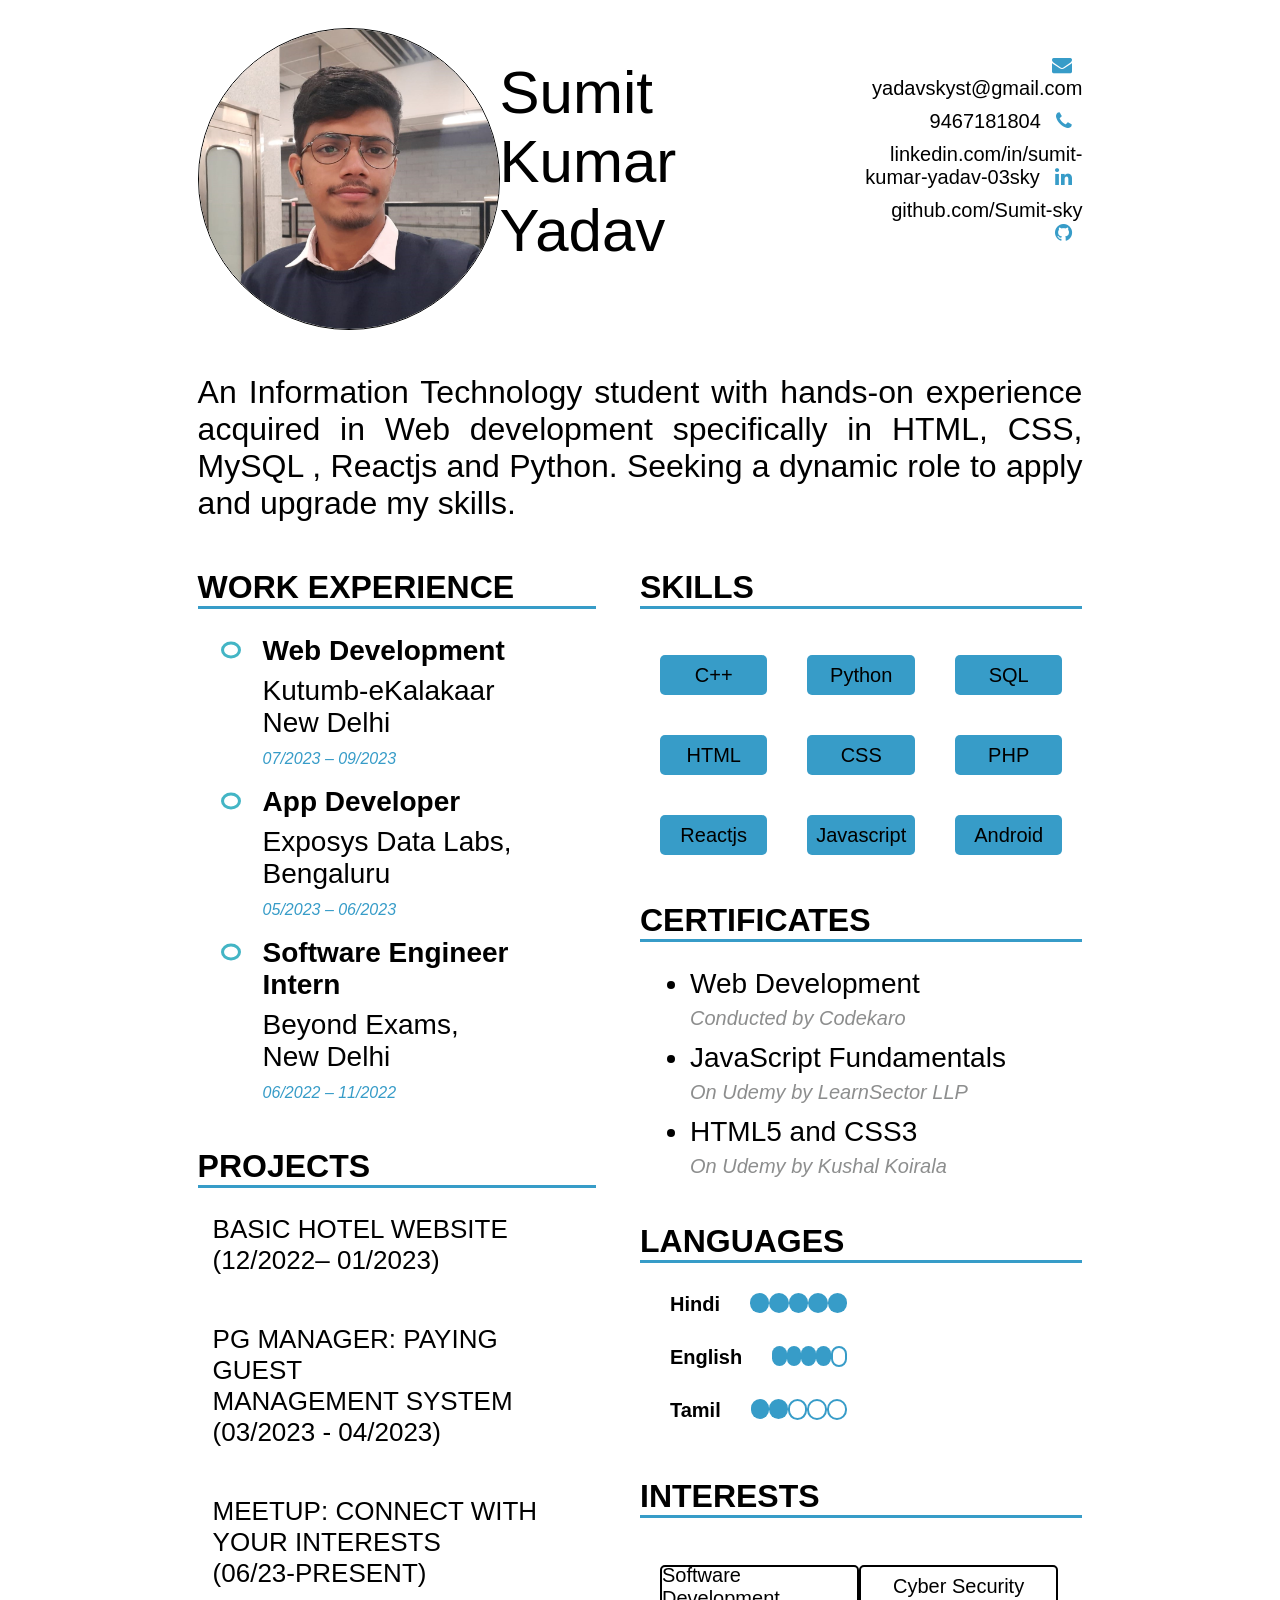
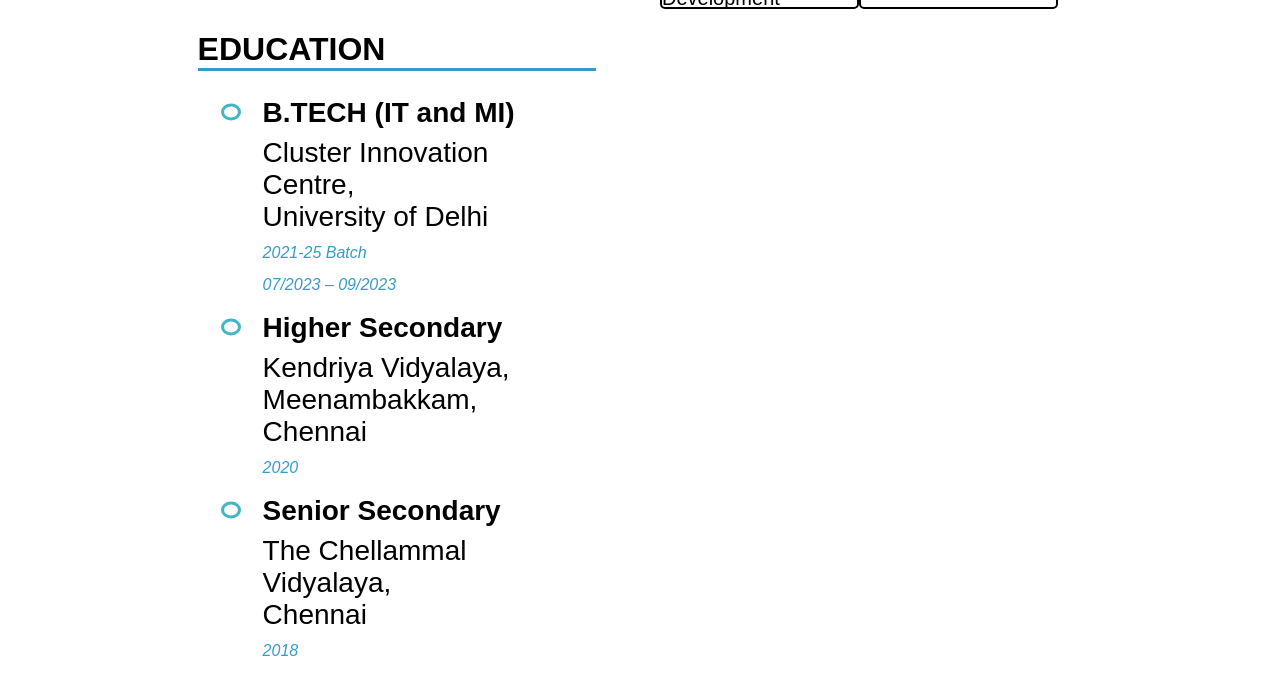
==== index.html @ 86aabb45 "Update and rename CV.html to index.html" ====
<!DOCTYPE html>
<html lang="en">
  <head>
    <meta charset="UTF-8" />
    <meta name="viewport" content="width=device-width, initial-scale=1.0" />
    <title>Resume</title>
    <link rel="stylesheet" href="CV.css" />
    <link
      href="https://maxcdn.bootstrapcdn.com/font-awesome/4.2.0/css/font-awesome.min.css"
      rel="stylesheet"
    />
  </head>
  <body>
    <div class="main_container">
      <div class="top_container">
        <div class="profile">
          <img src="profile.jpg" alt="Photo" />
        </div>
        <div class="name">Sumit Kumar Yadav</div>
        <div class="contacts">
          <ul>
            <li>
              <a href="mailto:yadavskyst@gmail.com"
                >
                
                <i class="fa fa-regular fa-envelope" style="color: #379cc8"></i
              >yadavskyst@gmail.com</a>
            </li>
            <li>
              <a href="tel:9467181804"
                >9467181804
                <i class="fa fa-solid fa-phone" style="color: #379cc8"></i
              ></a>
            </li>
            <li>
              <a href="https://www.linkedin.com/in/sumit-kumar-yadav-03sky"
                >linkedin.com/in/sumit-kumar-yadav-03sky
                <i class="fa fa-brands fa-linkedin" style="color: #379cc8"></i
              ></a>
            </li>
            <li>
              <a href="https://www.github.com/Sumit-sky" target="_blank"
                >github.com/Sumit-sky
                <i class="fa fa-brands fa-github" style="color: #379cc8"></i
              ></a>
            </li>
          </ul>
        </div>
      </div>
      <div class="middle_container">
        An Information Technology student with hands-on experience acquired in
        Web development specifically in HTML, CSS, MySQL , Reactjs and Python.
        Seeking a dynamic role to apply and upgrade my skills.
      </div>
      <div class="bottom_container">
        <div class="left">
          <div class="workexp">
            <h2>WORK EXPERIENCE</h2>
            <ul>
              <li>
                <h3>Web Development</h3>
                <br />
                <p>
                  Kutumb-eKalakaar <br />
                  New Delhi <br />
                  <i>07/2023 – 09/2023</i>
                </p>
              </li>
              <li>
                <h3>App Developer</h3>
                <br />
                <p>
                  Exposys Data Labs, <br />
                  Bengaluru <br />
                  <i>05/2023 – 06/2023</i>
                </p>
              </li>
              <li>
                <h3>Software Engineer Intern</h3>

                <br />
                <p>
                  Beyond Exams, <br />
                  New Delhi <br />
                  <i>06/2022 – 11/2022</i>
                </p>
              </li>
            </ul>
          </div>
          <div class="projects">
            <h2>PROJECTS</h2>
            <p>BASIC HOTEL WEBSITE (12/2022– 01/2023)</p>
            <br />
            <p>
              PG MANAGER: PAYING GUEST <br />
              MANAGEMENT SYSTEM (03/2023 - 04/2023)
            </p>
            <br />
            <p>
              MEETUP: CONNECT WITH YOUR INTERESTS <br />
              (06/23-PRESENT)
            </p>
          </div>
          <div class="workexp">
            <h2>EDUCATION</h2>
            <ul>
              <li>
                <h3>B.TECH (IT and MI)</h3>
                <br />
                <p>
                  Cluster Innovation Centre, <br />
                  University of Delhi <br />
                  <i>2021-25 Batch</i> <br />
                  <i>07/2023 – 09/2023</i>
                </p>
              </li>
              <li>
                <h3>Higher Secondary</h3>
                <br />
                <p>
                  Kendriya Vidyalaya, <br />
                  Meenambakkam, Chennai <br />
                  <i>2020 </i> <br />
                </p>
              </li>
              <li>
                <h3>Senior Secondary</h3>
                <br />
                <p>
                  The Chellammal Vidyalaya, <br />
                  Chennai <br />
                  <i>2018 </i>
                </p>
              </li>
            </ul>
          </div>
        </div>
        <div class="right">
          <div class="skills">
            <h2>SKILLS</h2>
            <div class="allskills">
              <div class="skill">C++</div>
              <div class="skill">Python</div>
              <div class="skill">SQL</div>
            </div>
            <div class="allskills">
              <div class="skill">HTML</div>
              <div class="skill">CSS</div>
              <div class="skill">PHP</div>
            </div>
            <div class="allskills">
              <div class="skill">Reactjs</div>
              <div class="skill">Javascript</div>
              <div class="skill">Android</div>
            </div>
          </div>
          <div class="certificates">
            <h2>CERTIFICATES</h2>
            <ul>
              <li>
                Web Development <br />
                <i>Conducted by Codekaro</i>
              </li>
              <li>
                JavaScript Fundamentals <br />
                <i>On Udemy by LearnSector LLP</i>
              </li>
              <li>
                HTML5 and CSS3 <br />
                <i>On Udemy by Kushal Koirala</i>
              </li>
            </ul>
          </div>
          <div class="languages">
            <h2>LANGUAGES</h2>
            <div class="hindi">
              <h3>Hindi</h3>
              <div class="dot"></div>
              <div class="dot"></div>
              <div class="dot"></div>
              <div class="dot"></div>
              <div class="dot"></div>
            </div>
            <div class="hindi">
              <h3>English</h3>
              <div class="dot"></div>
              <div class="dot"></div>
              <div class="dot"></div>
              <div class="dot"></div>
              <div class="circle"></div>
            </div>
            <div class="hindi">
              <h3>Tamil</h3>
              <div class="dot"></div>
              <div class="dot"></div>
              <div class="circle"></div>
              <div class="circle"></div>
              <div class="circle"></div>
            </div>
          </div>
          <div class="interests">
            <h2>INTERESTS</h2>
            <div class="interest">
              <div class="interest_box">Software Development</div>
              <div class="interest_box">Cyber Security</div>
            </div>
          </div>
        </div>
      </div>
    </div>
  </body>
</html>
---- CV.css ----
html {
  margin: 0;
  padding: 0;
}

.main_container {
  display: flex;
  flex-direction: column;
  justify-content: center;
  align-items: center;
  width: 100%;
  height: 100%;
}

.top_container {
  display: flex;
  flex-direction: row;
  justify-content: space-between;
  padding: 20px;
  width: 70%;
}

.top_container .profile img {
  border-radius: 200px;
  height: 300px;
  width: 300px;
  border: 1px solid black;
}

.top_container .name {
  color: black;
  font-family: Arial, Helvetica, sans-serif;
  font-size: 60px;
  margin-top: 30px;
}

.top_container .contacts {
  display: flex;
  flex-direction: column;
  text-align: right;
}

.top_container .contacts ul li {
  list-style: none;
  margin: 10px 0;
}

.top_container .contacts ul li a {
  color: black;
  text-decoration: none;
  font-size: 20px;
  font-family: Arial, Helvetica, sans-serif;
}

.top_container .contacts ul li a i {
  margin: 0 10px;
}

.middle_container {
  font-family: Arial, Helvetica, sans-serif;
  font-size: 32px;
  width: 70%;
  margin: 20px 0;
  text-align: justify;
}

.bottom_container {
  display: flex;
  flex-direction: row;
  width: 70%;
}

.bottom_container .left,
.bottom_container .right {
  display: flex;
  flex-direction: column;
  width: 50%;
}

.bottom_container .left .workexp,
.bottom_container .left .projects {
  width: 90%;
}

.bottom_container .left .workexp h2,
.bottom_container .left .projects h2,
.bottom_container .right .skills h2,
.bottom_container .right .certificates h2,
.bottom_container .right .languages h2,
.bottom_container .right .interests h2 {
  font-size: 32px;
  font-weight: bold;
  font-family: Arial, Helvetica, sans-serif;
  border-bottom: 3px solid #379cc8;
}

.bottom_container .left .workexp ul li {
  list-style-image: url(dot.svg);
  margin: 10px;
}

.bottom_container .left .workexp ul li h3 {
  font-size: 28px;
  font-weight: bold;
  font-family: Arial, Helvetica, sans-serif;
  margin: 0 15px;
}

.bottom_container .left .workexp ul li p {
  font-size: 28px;
  font-family: Arial, Helvetica, sans-serif;
  margin: 15px;
  margin-top: -10px;
}

.bottom_container .left .projects p {
  font-size: 26px;
  font-family: Arial, Helvetica, sans-serif;
  margin: 15px;
}

.bottom_container .left .workexp p i {
  font-size: 16px;
  color: #379cc8;
  margin: 0;
  padding: 0;
}

.bottom_container .right .skills {
  width: 100%;
}

.bottom_container .right .skills .allskills {
  display: flex;
  flex-direction: row;
  width: 100%;
  justify-content: space-between;
}

.bottom_container .right .skills .allskills .skill {
  background-color: #379cc8;
  width: 200px;
  height: 40px;
  color: black;
  font-family: Arial, Helvetica, sans-serif;
  font-size: 20px;
  display: flex;
  justify-content: center;
  align-items: center;
  margin: 20px;
  border-radius: 5px;
}

.bottom_container .right .certificates ul li {
  font-family: Arial, Helvetica, sans-serif;
  font-size: 28px;
  margin: 10px;
}

.bottom_container .right .certificates ul li i {
  font-size: 20px;
  color: rgb(141, 142, 142);
}

.bottom_container .right .languages .hindi {
  margin: 30px;
  display: flex;
  flex-direction: row;
  justify-content: space-evenly;
  width: 40%;
}

.bottom_container .right .languages .hindi h3 {
  font-size: 20px;
  font-family: Arial, Helvetica, sans-serif;
  margin:0;
  margin-right: 30px;
}

.bottom_container .right .languages .hindi .dot {
  height: 20px;
  width: 20px;
  background-color: #379cc8;
  border-radius: 100px;
}

.bottom_container .right .languages .hindi .circle {
    height: 17px;
    width: 17px;
    border: 2px solid #379cc8;
    border-radius: 100px;
}

.bottom_container .right .interests .interest{
    display: flex;
    flex-direction: row;
    justify-content: space-between;
    width: 90%;
    padding: 20px;
}

.bottom_container .right .interests .interest .interest_box{
    height: 40px;
    color: black;
    font-size: 20px;
    font-family: Arial, Helvetica, sans-serif;
    width: 250px;
    border: 2px solid black;
    border-radius: 5px;
    display: flex;
    justify-content: center;
    align-items: center;
}
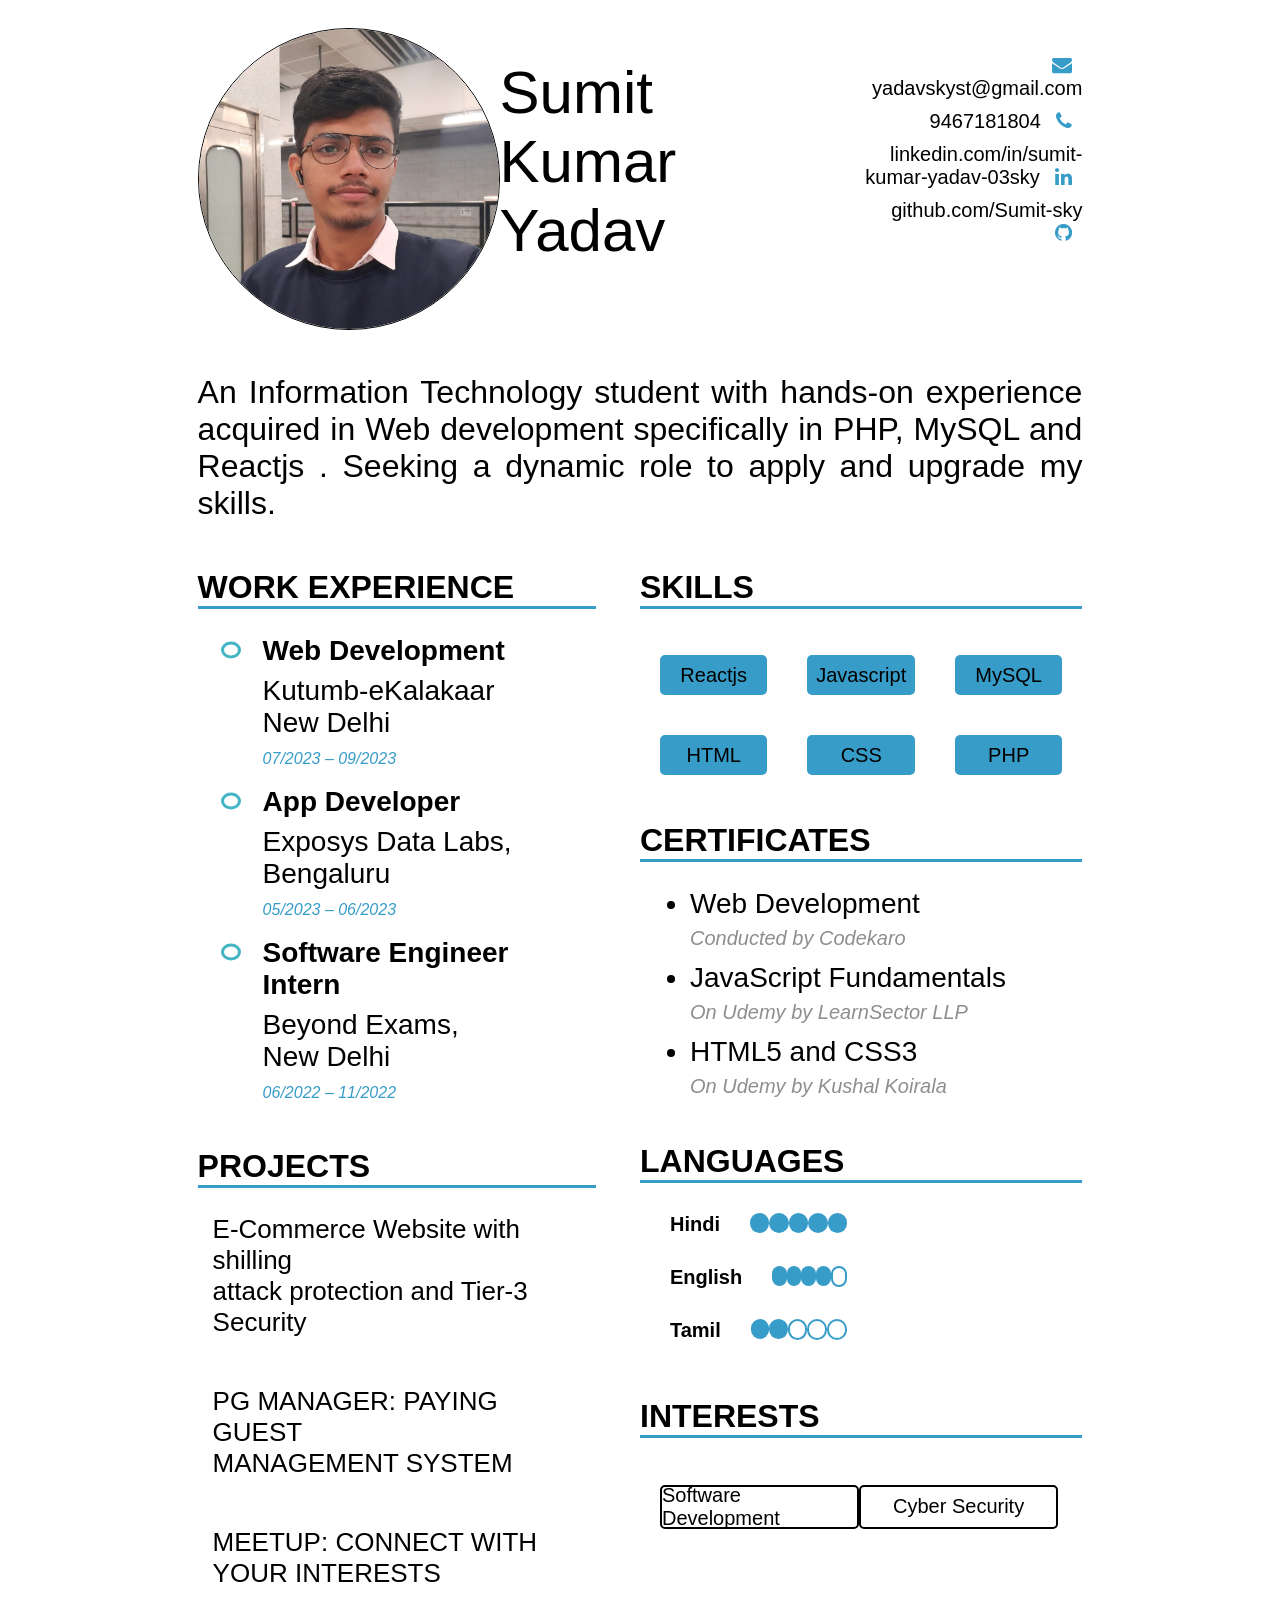
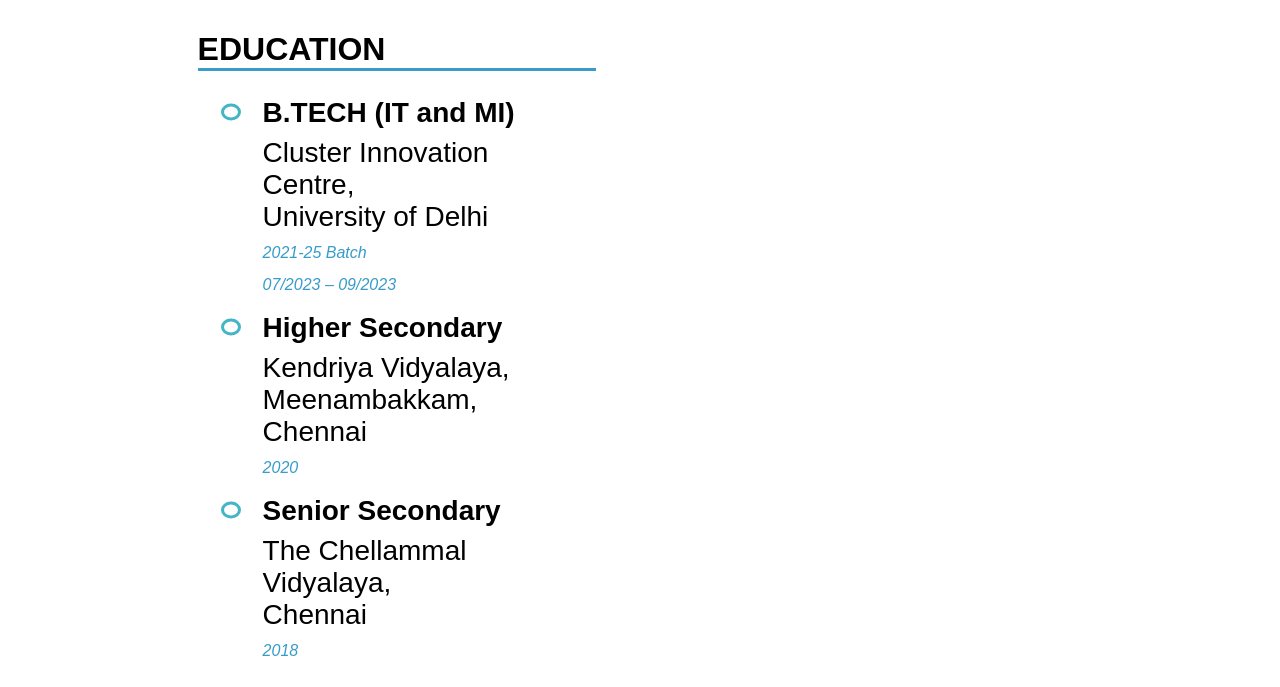
==== commit 3702a80f: "Update index.html" ====
--- a/index.html
+++ b/index.html
@@ -48,9 +48,7 @@
         </div>
       </div>
       <div class="middle_container">
-        An Information Technology student with hands-on experience acquired in
-        Web development specifically in HTML, CSS, MySQL , Reactjs and Python.
-        Seeking a dynamic role to apply and upgrade my skills.
+       An Information Technology student with hands-on experience acquired in Web development specifically in PHP, MySQL and Reactjs . Seeking a dynamic role to apply and upgrade my skills.
       </div>
       <div class="bottom_container">
         <div class="left">
@@ -89,16 +87,16 @@
           </div>
           <div class="projects">
             <h2>PROJECTS</h2>
-            <p>BASIC HOTEL WEBSITE (12/2022– 01/2023)</p>
+            <p>E-Commerce Website with shilling <br /> attack protection and Tier-3 Security</p>
             <br />
             <p>
               PG MANAGER: PAYING GUEST <br />
-              MANAGEMENT SYSTEM (03/2023 - 04/2023)
+              MANAGEMENT SYSTEM 
             </p>
             <br />
             <p>
               MEETUP: CONNECT WITH YOUR INTERESTS <br />
-              (06/23-PRESENT)
+              
             </p>
           </div>
           <div class="workexp">
@@ -139,19 +137,14 @@
           <div class="skills">
             <h2>SKILLS</h2>
             <div class="allskills">
-              <div class="skill">C++</div>
-              <div class="skill">Python</div>
-              <div class="skill">SQL</div>
+              <div class="skill">Reactjs</div>
+              <div class="skill">Javascript</div>
+              <div class="skill">MySQL</div>
             </div>
             <div class="allskills">
               <div class="skill">HTML</div>
               <div class="skill">CSS</div>
               <div class="skill">PHP</div>
-            </div>
-            <div class="allskills">
-              <div class="skill">Reactjs</div>
-              <div class="skill">Javascript</div>
-              <div class="skill">Android</div>
             </div>
           </div>
           <div class="certificates">
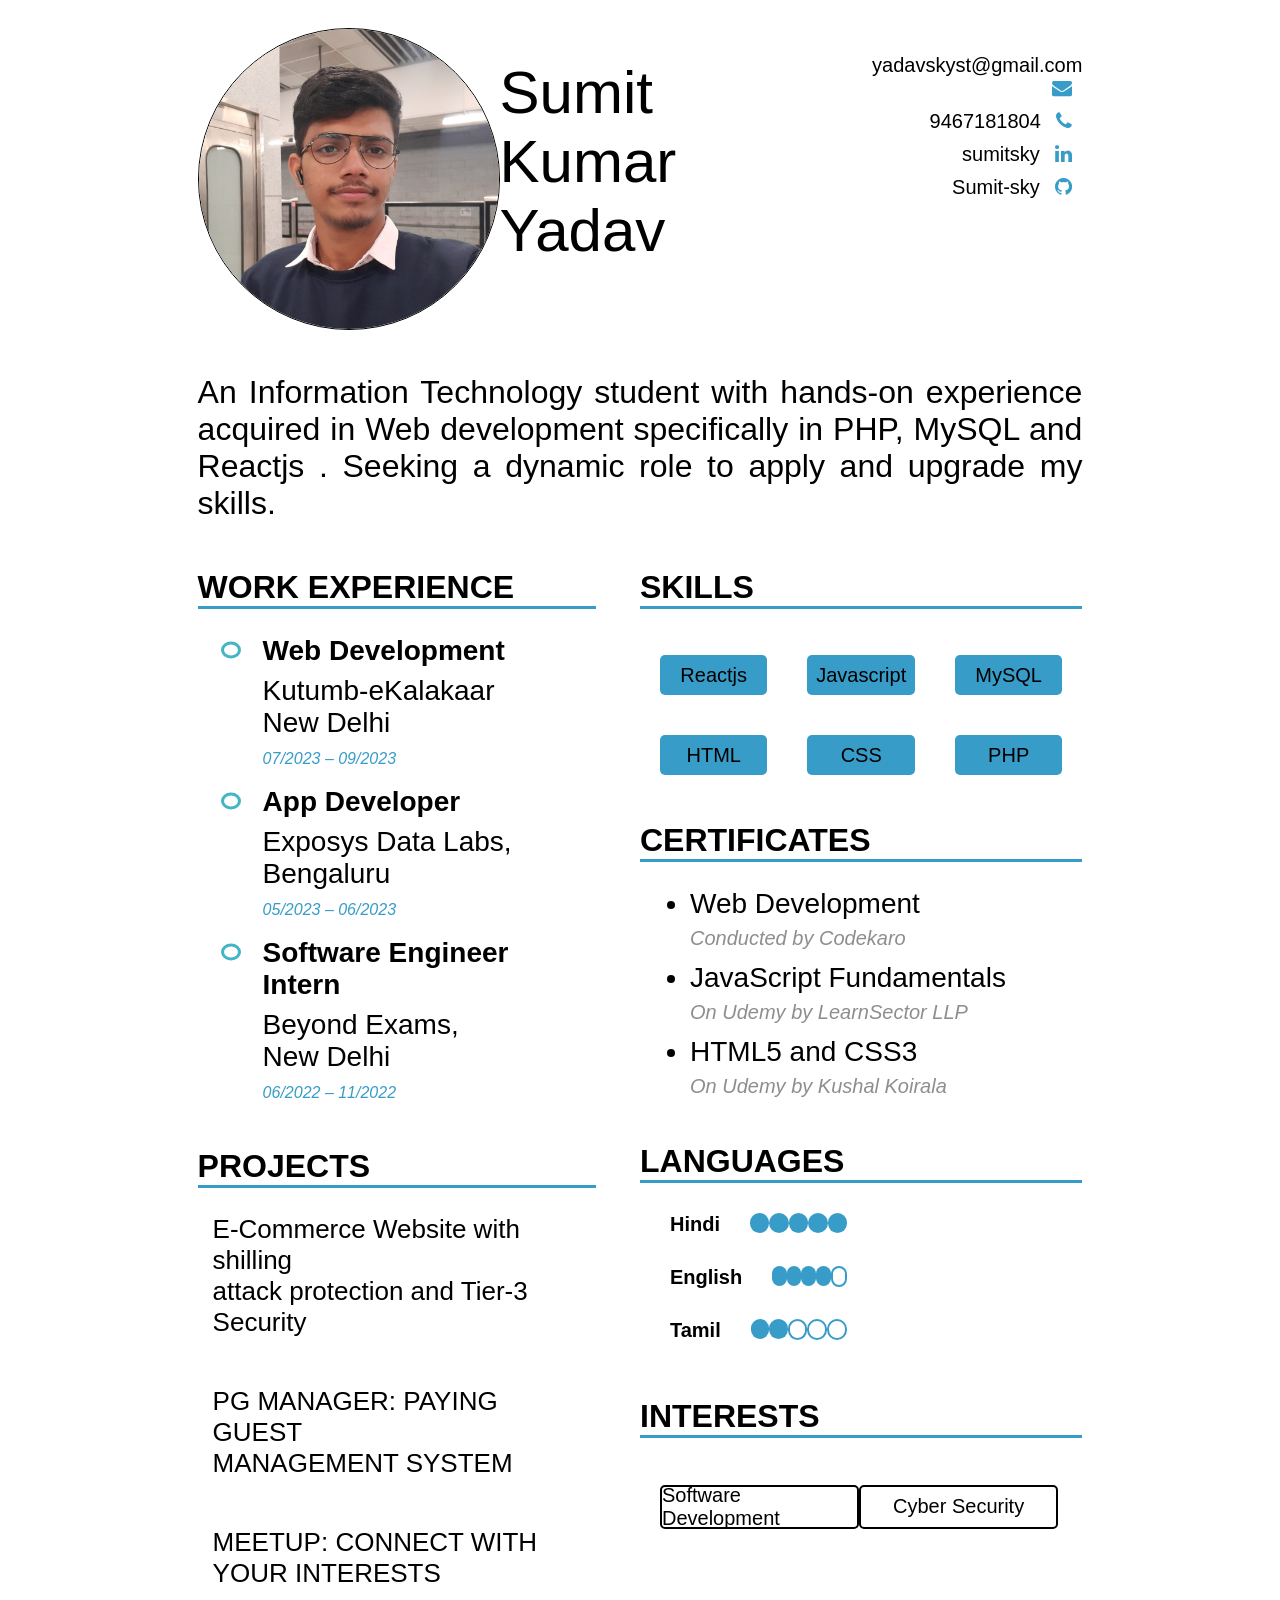
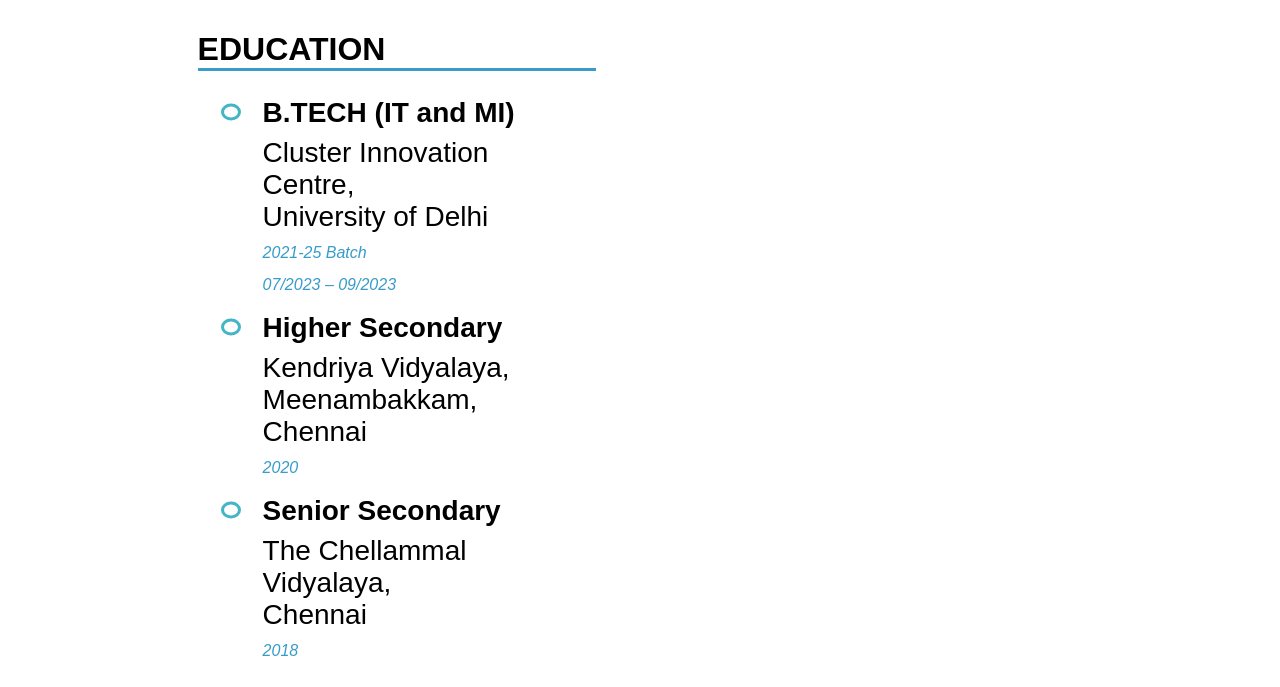
==== commit bb886ed5: "Update index.html" ====
--- a/index.html
+++ b/index.html
@@ -22,9 +22,9 @@
             <li>
               <a href="mailto:yadavskyst@gmail.com"
                 >
-                
-                <i class="fa fa-regular fa-envelope" style="color: #379cc8"></i
-              >yadavskyst@gmail.com</a>
+                yadavskyst@gmail.com
+                <i class="fa fa-regular fa-envelope" style="color: #379cc8"></i>
+              </a>
             </li>
             <li>
               <a href="tel:9467181804"
@@ -33,14 +33,14 @@
               ></a>
             </li>
             <li>
-              <a href="https://www.linkedin.com/in/sumit-kumar-yadav-03sky"
-                >linkedin.com/in/sumit-kumar-yadav-03sky
+              <a href="https://www.linkedin.com/in/sumitsky/"
+                >sumitsky
                 <i class="fa fa-brands fa-linkedin" style="color: #379cc8"></i
               ></a>
             </li>
             <li>
               <a href="https://www.github.com/Sumit-sky" target="_blank"
-                >github.com/Sumit-sky
+                >Sumit-sky
                 <i class="fa fa-brands fa-github" style="color: #379cc8"></i
               ></a>
             </li>
